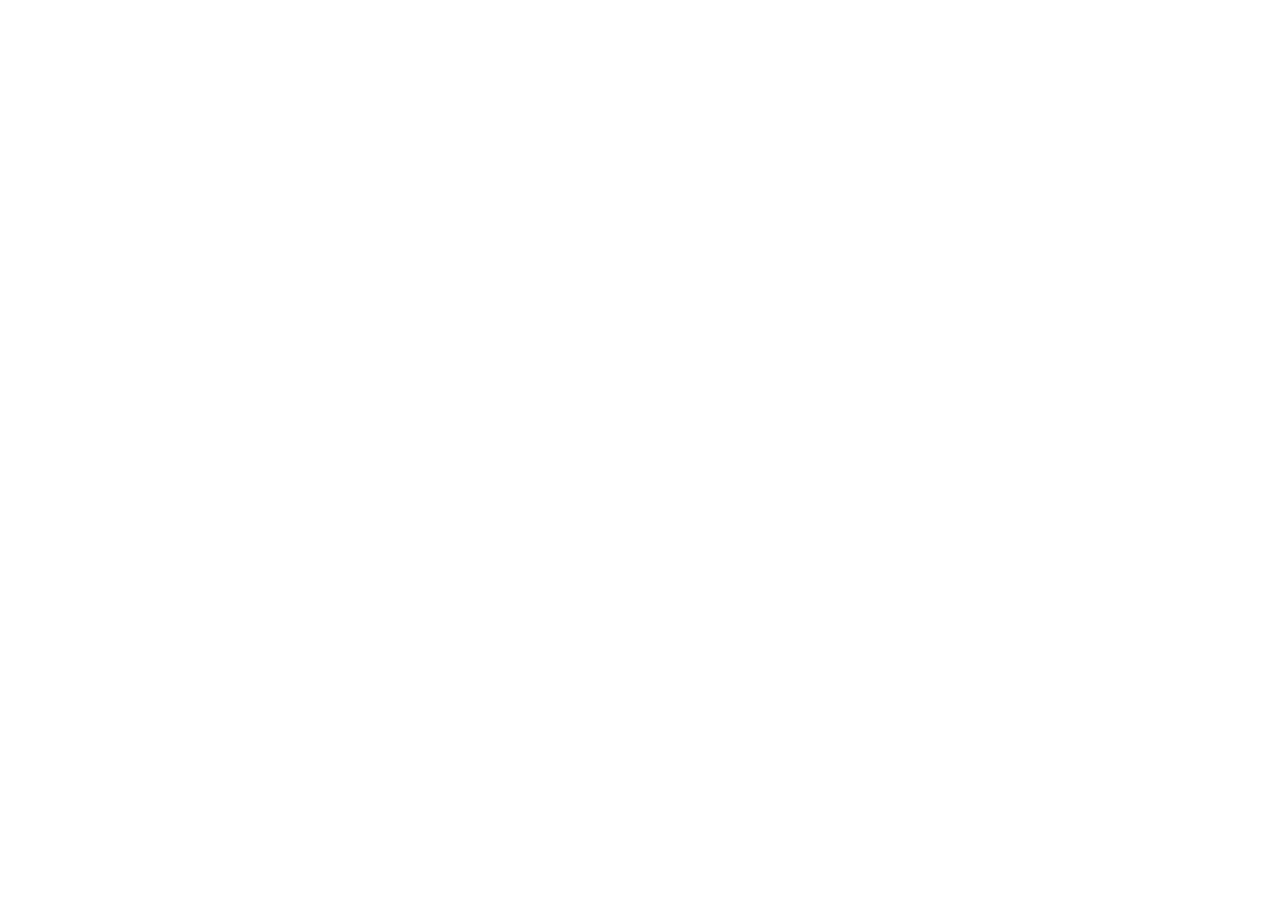
==== assets/index.html @ 82953415 "Criando repositório no GitHub" ====
<!DOCTYPE html>
<html lang="pt-br
">
<head>
    <meta charset="UTF-8">
    <meta http-equiv="X-UA-Compatible" content="IE=edge">
    <meta name="viewport" content="width=device-width, initial-scale=1.0">
    <title>Document</title>
</head>
<body>
    
</body>
</html>
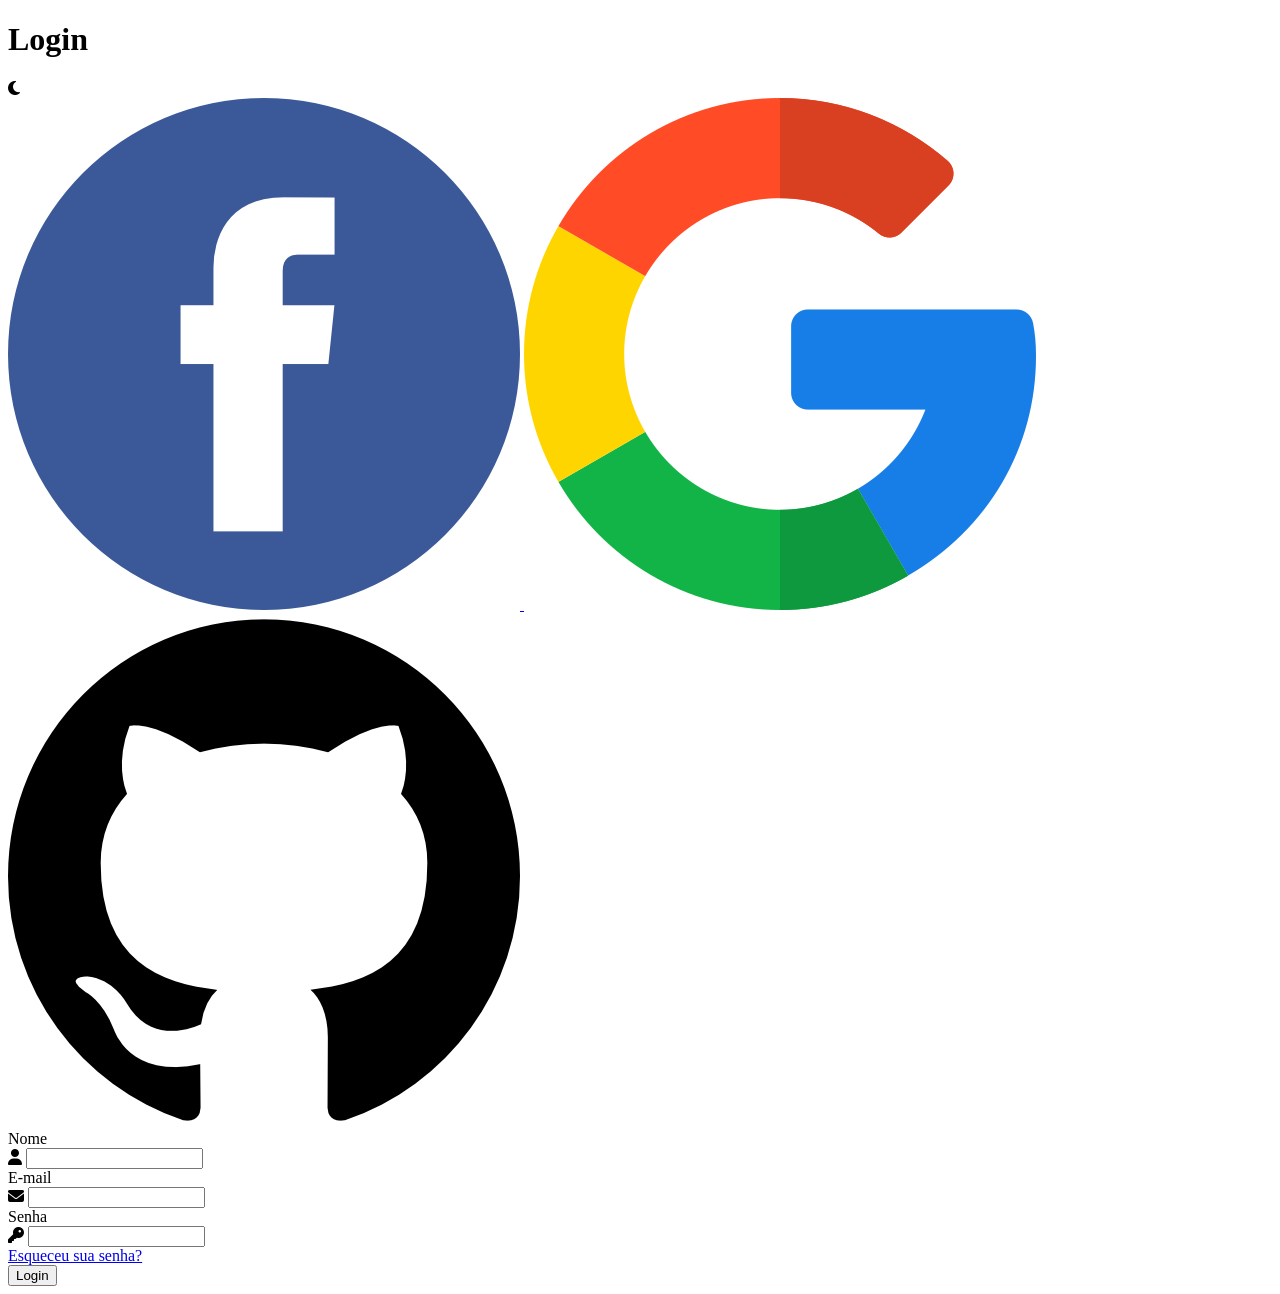
==== commit 869aec65: "finalizei o html do projeto" ====
--- a/assets/index.html
+++ b/assets/index.html
@@ -5,9 +5,74 @@
     <meta charset="UTF-8">
     <meta http-equiv="X-UA-Compatible" content="IE=edge">
     <meta name="viewport" content="width=device-width, initial-scale=1.0">
-    <title>Document</title>
+    <link rel="stylesheet" href="https://cdnjs.cloudflare.com/ajax/libs/font-awesome/6.2.1/css/all.min.css" integrity="sha512-MV7K8+y+gLIBoVD59lQIYicR65iaqukzvf/nwasF0nqhPay5w/9lJmVM2hMDcnK1OnMGCdVK+iQrJ7lzPJQd1w==" crossorigin="anonymous" referrerpolicy="no-referrer" />
+    <title>Login Dark/Light</title>
 </head>
 <body>
+    <main id="container">
+        <form id="login">
+            
+            <div id="form_header">
+                <h1>Login</h1>
+                <i  id = " mode_icon " class =" fa-solid fa-moon" > </i >
+            </div>
+
+            <div id="social_media">
+                <a href="#">
+                    <img src="imagens/facebook.png" alt="Facebook logo">
+                </a>
+                <a href="#">
+                    <img src="imagens/google.png" alt="Google logo">
+                </a>
+                <a href="#">
+                    <img src="imagens/github.png" alt="GitHub logo">
+                </a>
+            </div>
+
+            <div id="inputs">
+                <div class="input_box">
+                    <label for="name">Nome
+                     <div class="input_field">
+                        <i  class = "fa-solid fa-user " > </i >
+                        <input type="text" id="name" name="name">    
+                     </div>   
+                    </label>
+                </div>
+          
+
+                <div class="input_box">
+                    <label for="email">E-mail
+                     <div class="input_field">
+                        <i  class = "fa-solid fa-envelope " > </i >
+                        <input type="text" id="email" name="email">    
+                     </div>   
+                    </label>
+                </div>
+
+                 <div class="input_box">
+                    <label for="senha">Senha
+                     <div class="input_field">
+                        <i  class = "fa-solid fa-key " > </i >
+                        <input type="password" id="senha" name="senha">    
+                     </div>   
+                    </label>
+                    <div id="forgot_password">
+                        <a href="#">Esqueceu sua senha?</a>
+                    </div>
+                 </div>
+
+            </div>
+
+            <button type="submit" id="login_button"    >Login</button>
+
+            
+
+
+
+
+
+        </form>
+    </main>
     
 </body>
 </html>
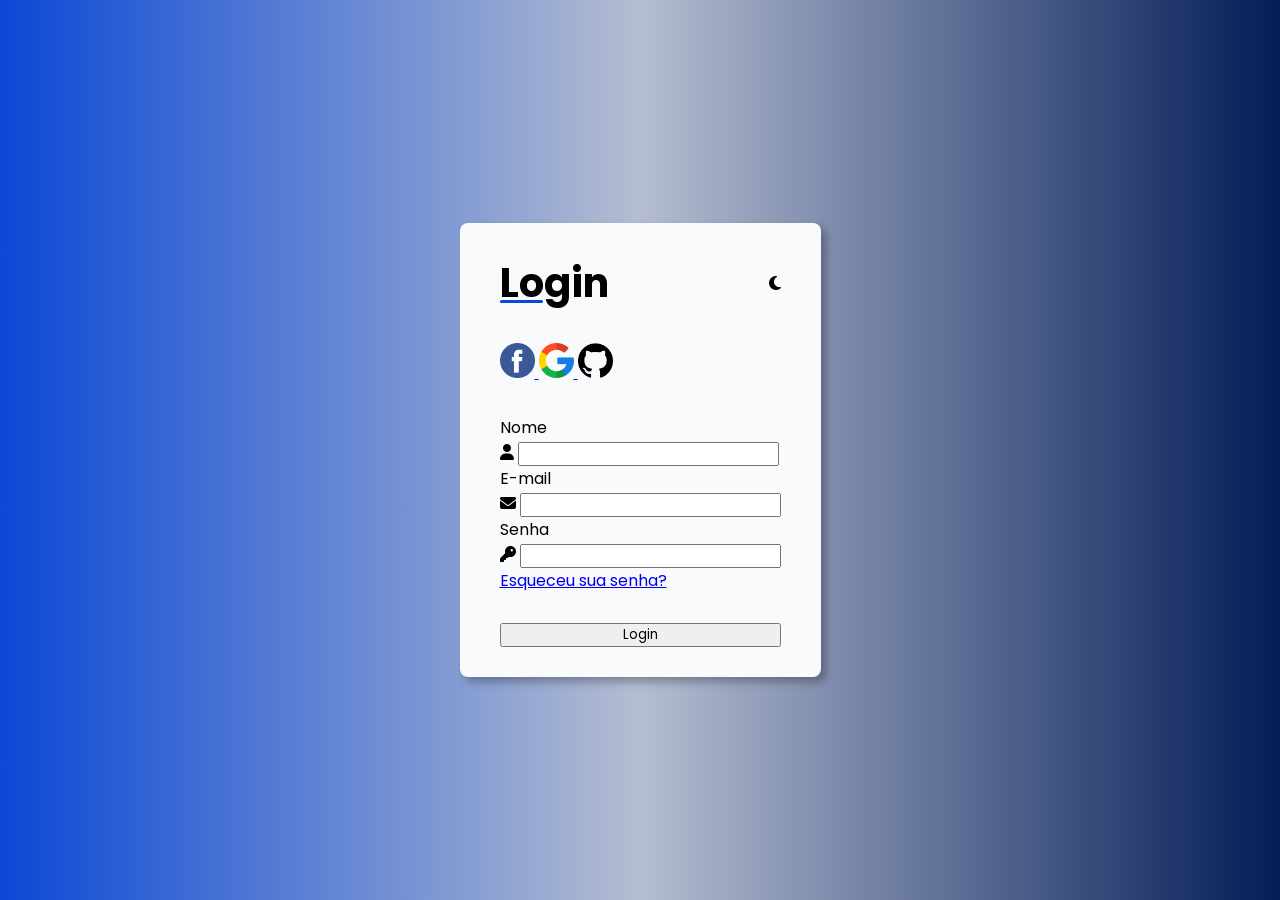
==== commit e6f289a6: "Configurando CSS" ====
--- a/assets/index.html
+++ b/assets/index.html
@@ -6,8 +6,11 @@
     <meta http-equiv="X-UA-Compatible" content="IE=edge">
     <meta name="viewport" content="width=device-width, initial-scale=1.0">
     <link rel="stylesheet" href="https://cdnjs.cloudflare.com/ajax/libs/font-awesome/6.2.1/css/all.min.css" integrity="sha512-MV7K8+y+gLIBoVD59lQIYicR65iaqukzvf/nwasF0nqhPay5w/9lJmVM2hMDcnK1OnMGCdVK+iQrJ7lzPJQd1w==" crossorigin="anonymous" referrerpolicy="no-referrer" />
+<link rel="stylesheet" href="css/stlyle.css">
+
     <title>Login Dark/Light</title>
 </head>
+
 <body>
     <main id="container">
         <form id="login">
--- a/assets/css/stlyle.css
+++ b/assets/css/stlyle.css
@@ -0,0 +1,68 @@
+@import url('https://fonts.googleapis.com/css2?family=Poppins:wght@100;200;300;400&display=swap');
+
+:root{
+    --color-light-50: #f8fafc;
+
+    --color-dark-50: #797984;
+    --color-dark-100: #312d37;
+    --color-dark-900: #000;
+
+    --color-blue-50: #0B48D6;
+    --color-blue-100: #B4BDD1;
+    --color-blue-200: #041D57;
+
+    --color-gradient: linear-gradient(90deg, var(--color-blue-50), var(--color-blue-100), var(--color-blue-200));
+}
+
+*{
+    font-family: 'Poppins', sans-serif;
+    margin: 0;
+    padding: 0;
+    box-sizing: border-box;
+}
+
+#container{
+    height: 100vh;
+    width: 100%;
+    display: flex;
+    justify-content: center;
+    align-items: center;
+    background: var(--color-gradient);
+}
+
+#login{
+    background-color: var(--color-light-50);
+    display: flex;
+    flex-direction: column;
+    padding: 30px 40px;
+    border-radius: 8px;
+    gap: 30px;
+    box-shadow: 5px 5px 8px rgba(0, 0, 0, 0.295);
+    height: fit-content;
+}
+
+#form_header{
+    display: flex;
+    align-items: center;
+    justify-content: space-between;
+}
+
+#form_header h1{
+    font-size: 2.5em;
+    position: relative;
+}
+
+#form_header h1::before{
+    position: absolute;
+    content: '';
+    width: 40%;
+    background-color: var(--color-blue-50);
+    height: 3px;
+    bottom: 10px;
+    border-radius: 5px;
+}
+
+
+#social_media img{
+    width: 35px;
+}
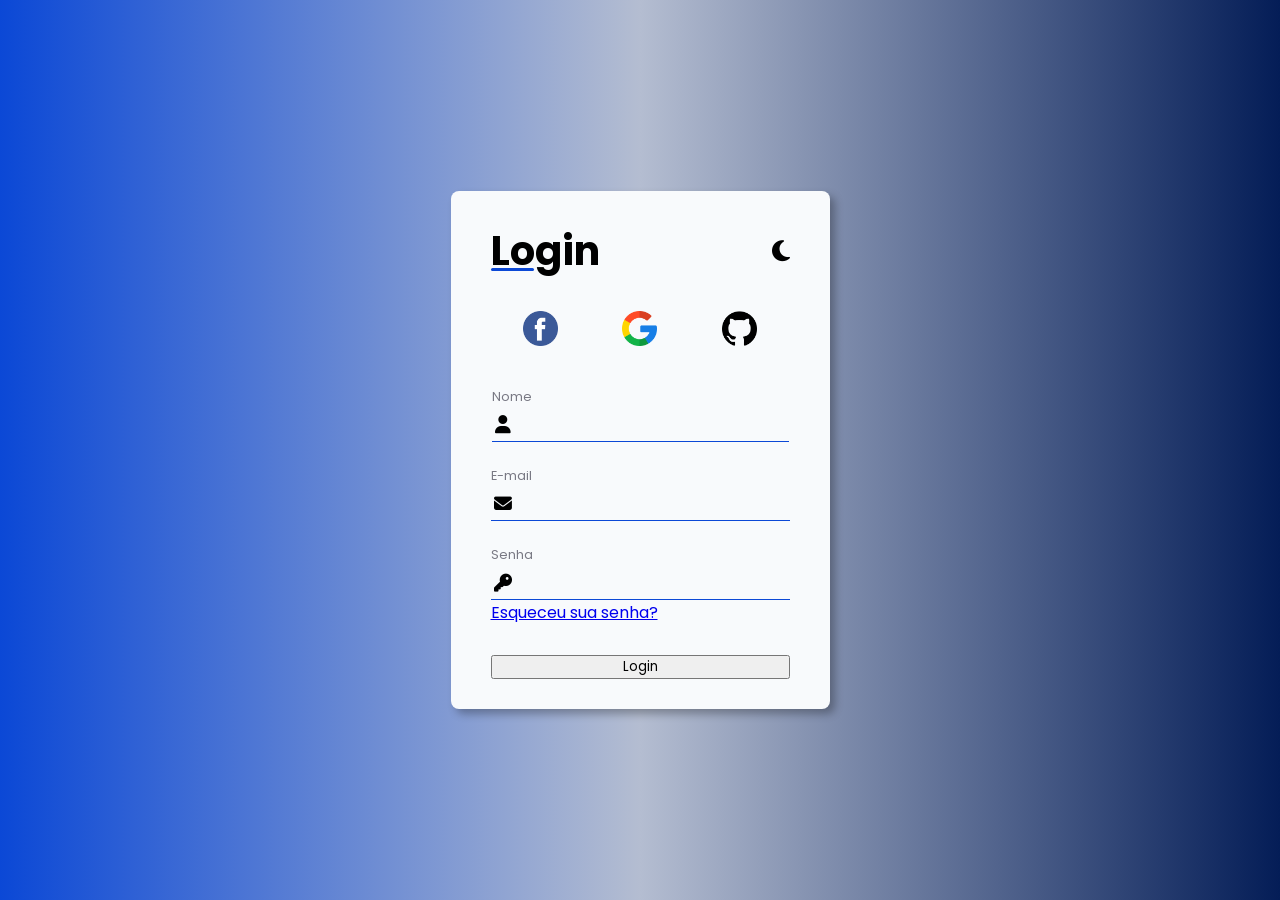
==== commit 09efc323: "configurando css do login" ====
--- a/assets/index.html
+++ b/assets/index.html
@@ -17,7 +17,7 @@
             
             <div id="form_header">
                 <h1>Login</h1>
-                <i  id = " mode_icon " class =" fa-solid fa-moon" > </i >
+                <i id ="mode_icon" class =" fa-solid fa-moon"> </i >
             </div>
 
             <div id="social_media">
--- a/assets/css/stlyle.css
+++ b/assets/css/stlyle.css
@@ -62,7 +62,56 @@
     border-radius: 5px;
 }
 
+#mode_icon{
+    cursor: pointer;
+    font-size: 1.5em;
+}
+
+#social_media{
+    display: flex;
+    justify-content: space-around;
+
+}
 
 #social_media img{
     width: 35px;
+}
+
+#social_media img:hover{
+    transform: scale(1.2);
+}
+
+#inputs{
+    display: flex;
+    align-items: center;
+    justify-content: center;
+    flex-direction: column;
+    gap: 20px;
+}
+
+.input_box label{
+    font-size: 0.8em;
+    color: var(--color-dark-50);
+}
+
+.input_field{
+    display: flex;
+    align-items: center;
+    gap: 15px;
+    padding: 3px;
+    border-bottom: 1px solid var(--color-blue-50);
+    cursor: text;
+}
+
+.input_field i{
+    font-size: 1.4em;
+    color: var(--color-dark-900);
+    cursor: text;
+}
+
+.input_field input{
+    border: none;
+    width: 260px;
+    background-color: transparent;
+    font-size: 1.4em;
 }
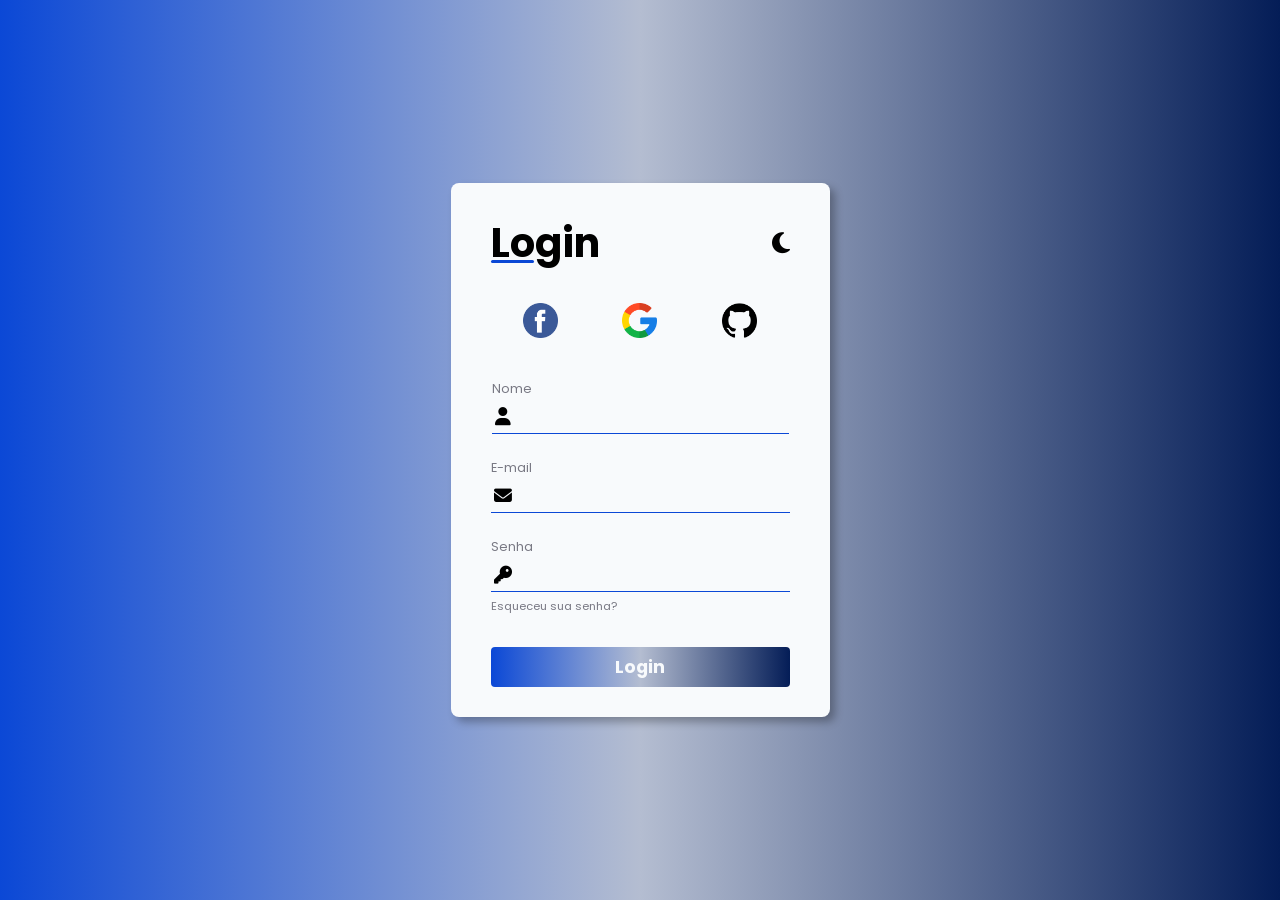
==== commit f877d47b: "finalizado JavaScript no ícone da lua?sol" ====
--- a/assets/index.html
+++ b/assets/index.html
@@ -76,6 +76,8 @@
 
         </form>
     </main>
+
+    <script type="text/javascript" src="js/script.js"></script>
     
 </body>
 </html>
--- a/assets/css/stlyle.css
+++ b/assets/css/stlyle.css
@@ -114,4 +114,34 @@
     width: 260px;
     background-color: transparent;
     font-size: 1.4em;
+    padding: 0px 5px;
+}
+
+.input_field input:focus{
+    outline: none;
+}
+
+#forgot_password a{
+    text-decoration: none;
+    font-size: 0.7em;
+    color: var(--color-dark-50);
+}
+
+#forgot_password a:hover{
+    color: var(--color-blue-50);
+}
+
+#login_button{
+    border: none;
+    background: var(--color-gradient);
+    padding: 7px;
+    border-radius: 4px;
+    color: var(--color-light-50);
+    font-weight: bold;
+    font-size: 1.1em;
+    cursor: pointer;
+}
+
+#login_button:hover{
+    transform: scale(1.05);
 }
